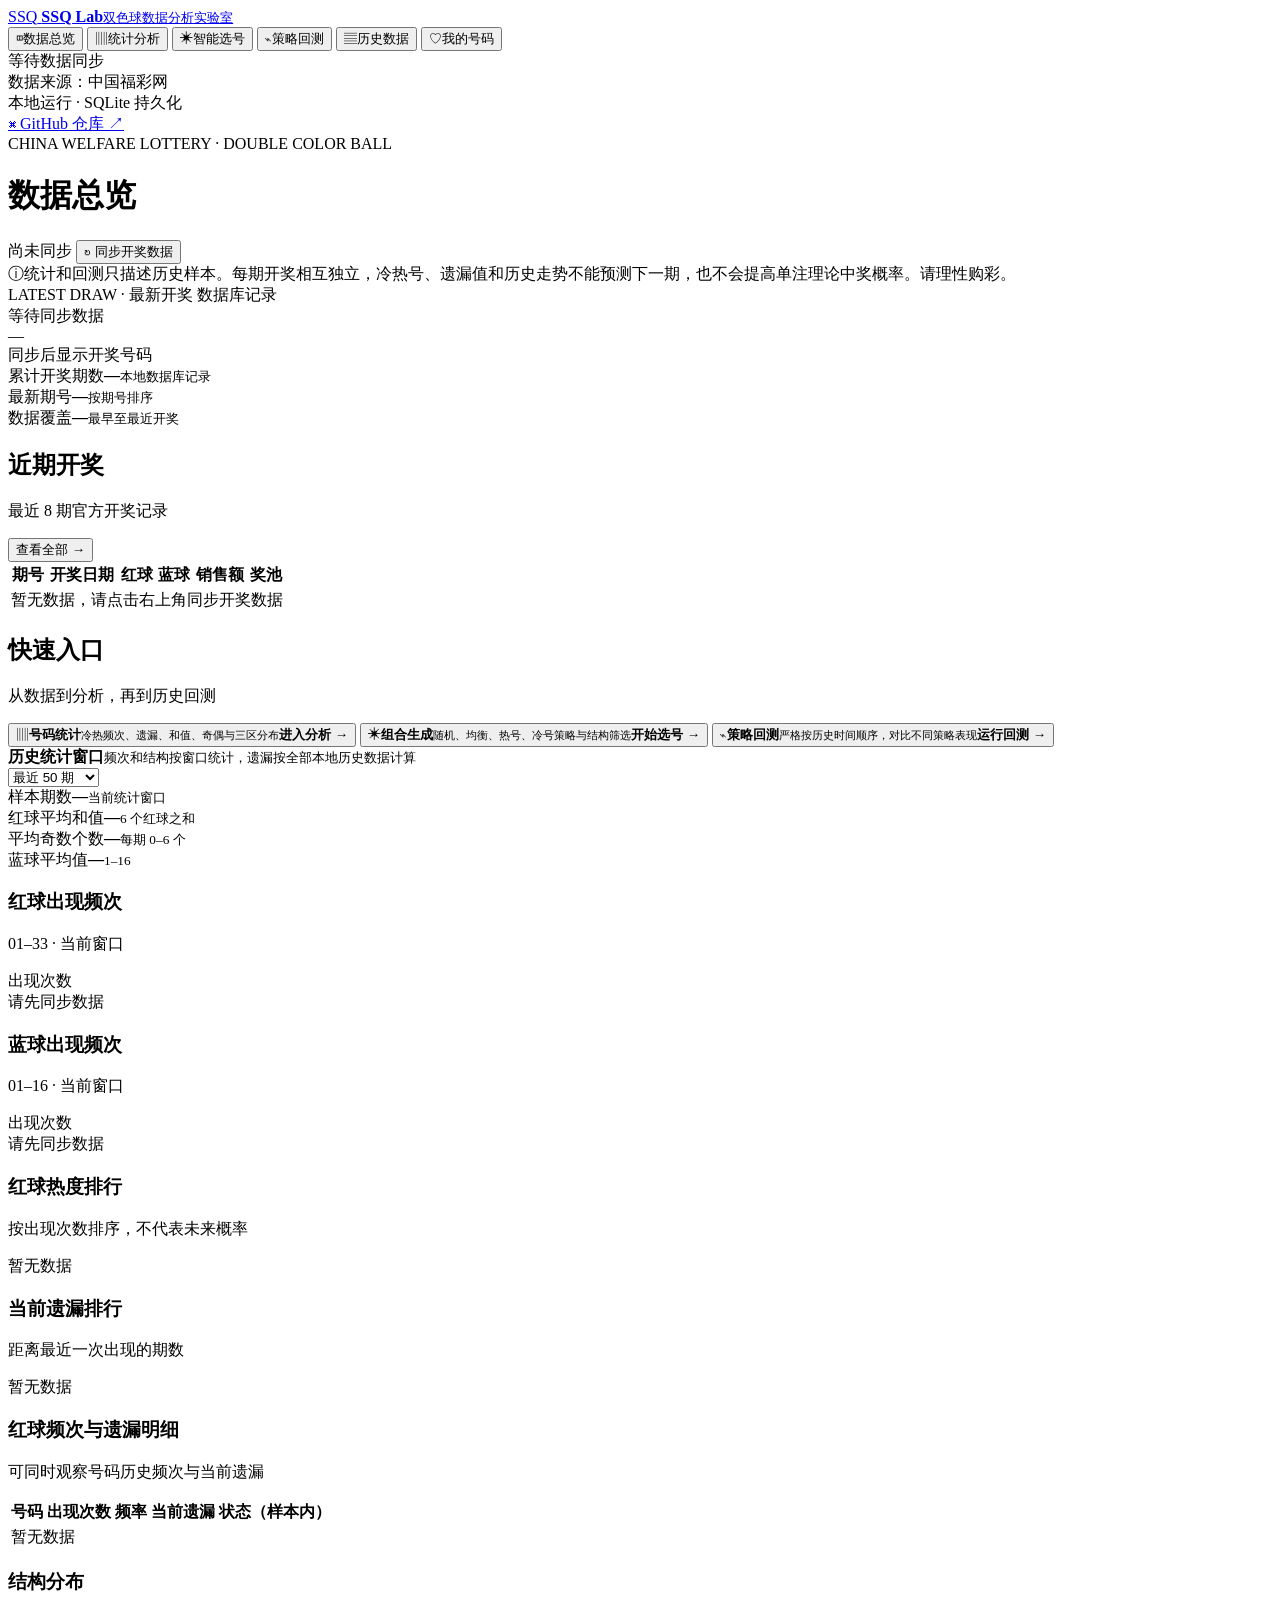
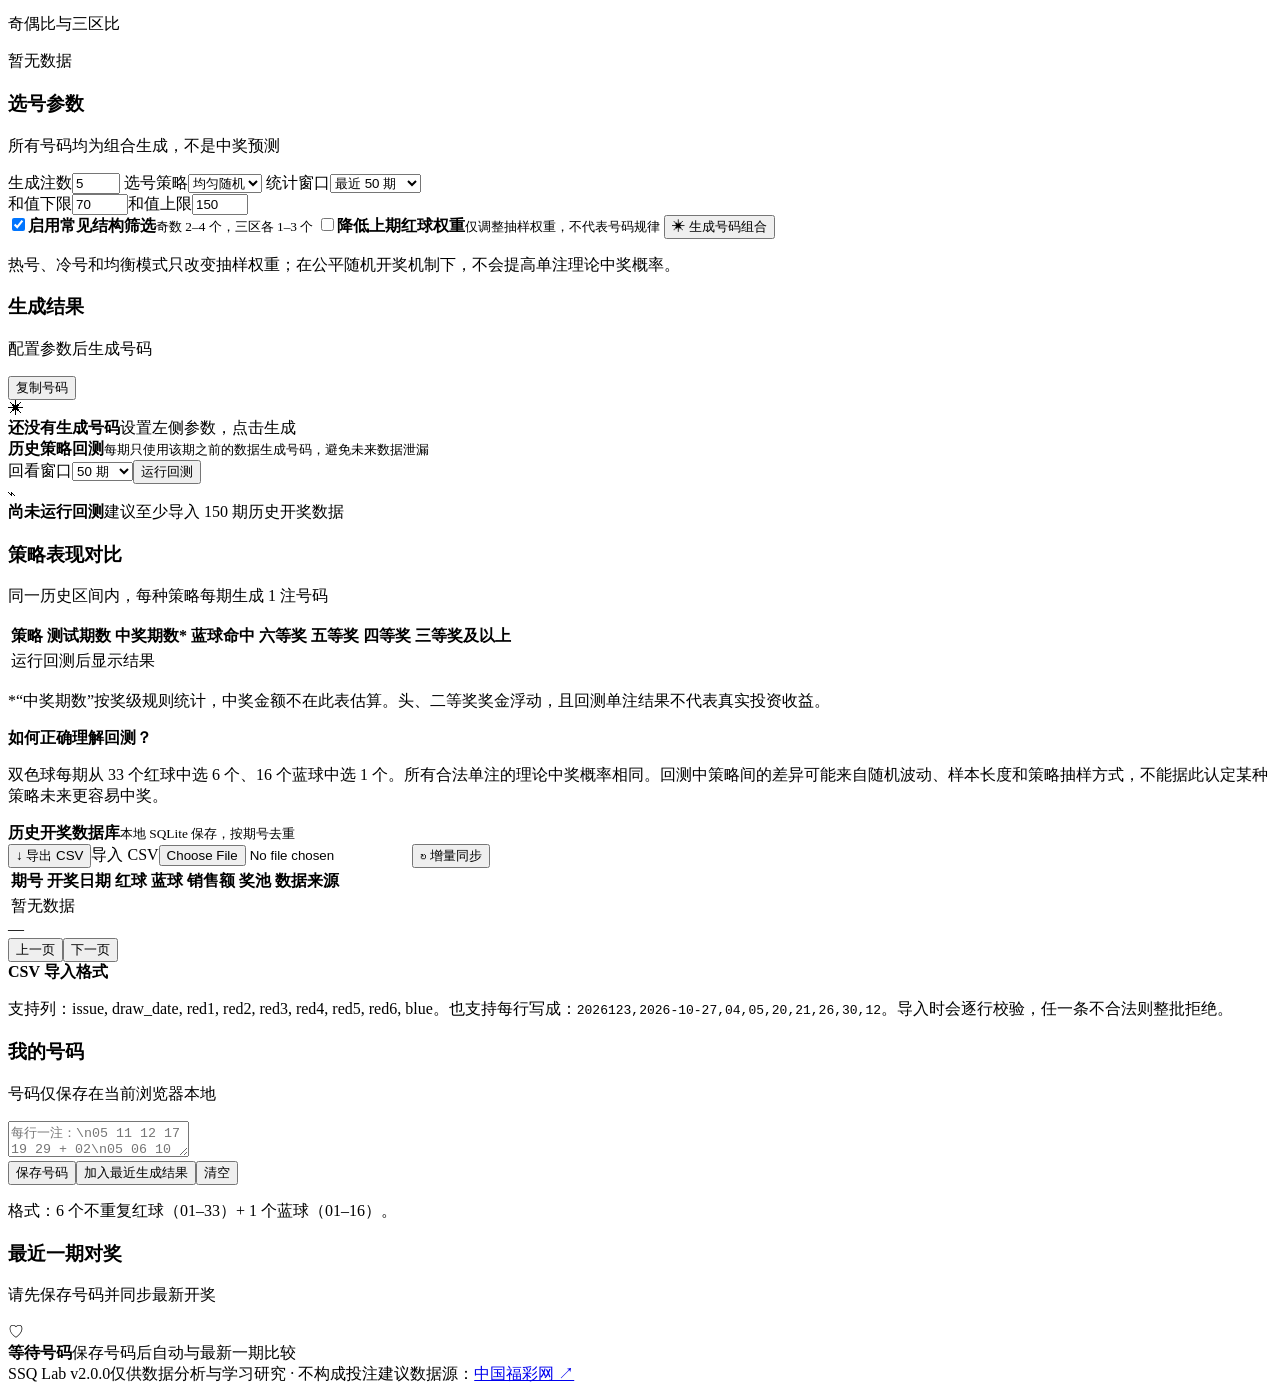
==== app/static/index.html @ 10cf9e28 "feat: add responsive SSQ Lab dashboard UI" ====
<!doctype html>
<html lang="zh-CN">
<head>
  <meta charset="utf-8">
  <meta name="viewport" content="width=device-width,initial-scale=1">
  <meta name="theme-color" content="#101a31">
  <title>SSQ Lab · 双色球数据分析实验室</title>
  <link rel="stylesheet" href="/static/style.css">
</head>
<body>
  <div class="app-shell">
    <aside class="sidebar">
      <a class="brand" href="/">
        <span class="brand-mark">SSQ</span>
        <span><strong>SSQ Lab</strong><small>双色球数据分析实验室</small></span>
      </a>
      <nav class="nav" aria-label="主导航">
        <button class="nav-item active" data-tab="overview"><span class="nav-icon">◫</span>数据总览</button>
        <button class="nav-item" data-tab="analysis"><span class="nav-icon">▥</span>统计分析</button>
        <button class="nav-item" data-tab="picker"><span class="nav-icon">✳</span>智能选号</button>
        <button class="nav-item" data-tab="backtest"><span class="nav-icon">⌁</span>策略回测</button>
        <button class="nav-item" data-tab="history"><span class="nav-icon">▤</span>历史数据</button>
        <button class="nav-item" data-tab="tickets"><span class="nav-icon">♡</span>我的号码</button>
      </nav>
      <div class="sidebar-bottom">
        <div class="source-state"><i id="sourceDot"></i><span id="sourceState">等待数据同步</span></div>
        <div class="sidebar-note">数据来源：中国福彩网<br>本地运行 · SQLite 持久化</div>
        <a class="github-link" href="https://github.com/nirvana9/ssq-lab" target="_blank" rel="noreferrer">⌘ GitHub 仓库 ↗</a>
      </div>
    </aside>

    <main class="main">
      <header class="topbar">
        <div><div class="eyebrow">CHINA WELFARE LOTTERY · DOUBLE COLOR BALL</div><h1 id="pageTitle">数据总览</h1></div>
        <div class="top-actions">
          <span class="sync-time" id="syncTime">尚未同步</span>
          <button class="btn btn-primary" id="syncBtn"><span>↻</span> 同步开奖数据</button>
        </div>
      </header>

      <div class="notice"><span class="notice-icon">ⓘ</span><span>统计和回测只描述历史样本。每期开奖相互独立，冷热号、遗漏值和历史走势不能预测下一期，也不会提高单注理论中奖概率。请理性购彩。</span></div>

      <section class="page active" id="page-overview">
        <div class="hero-row">
          <div class="hero-card">
            <div class="hero-top"><span class="hero-label">LATEST DRAW · 最新开奖</span><span class="live-pill"><i></i> 数据库记录</span></div>
            <div class="hero-issue" id="latestIssue">等待同步数据</div>
            <div class="hero-date" id="latestDate">—</div>
            <div class="balls-line" id="latestBalls"><span class="empty-inline">同步后显示开奖号码</span></div>
          </div>
          <div class="hero-side">
            <div class="mini-stat"><span>累计开奖期数</span><strong id="totalDraws">—</strong><small>本地数据库记录</small></div>
            <div class="mini-stat"><span>最新期号</span><strong id="latestIssueMini">—</strong><small>按期号排序</small></div>
            <div class="mini-stat"><span>数据覆盖</span><strong id="dateRange">—</strong><small>最早至最近开奖</small></div>
          </div>
        </div>

        <div class="section-head"><div><h2>近期开奖</h2><p>最近 8 期官方开奖记录</p></div><button class="text-btn" data-goto="history">查看全部 →</button></div>
        <div class="panel-card"><div class="table-scroll"><table><thead><tr><th>期号</th><th>开奖日期</th><th>红球</th><th>蓝球</th><th>销售额</th><th>奖池</th></tr></thead><tbody id="recentRows"><tr><td colspan="6" class="empty-cell">暂无数据，请点击右上角同步开奖数据</td></tr></tbody></table></div></div>

        <div class="section-head"><div><h2>快速入口</h2><p>从数据到分析，再到历史回测</p></div></div>
        <div class="quick-grid">
          <button class="quick-card" data-goto="analysis"><span class="quick-icon purple">▥</span><strong>号码统计</strong><small>冷热频次、遗漏、和值、奇偶与三区分布</small><b>进入分析 →</b></button>
          <button class="quick-card" data-goto="picker"><span class="quick-icon orange">✳</span><strong>组合生成</strong><small>随机、均衡、热号、冷号策略与结构筛选</small><b>开始选号 →</b></button>
          <button class="quick-card" data-goto="backtest"><span class="quick-icon green">⌁</span><strong>策略回测</strong><small>严格按历史时间顺序，对比不同策略表现</small><b>运行回测 →</b></button>
        </div>
      </section>

      <section class="page" id="page-analysis">
        <div class="toolbar-card">
          <div><strong>历史统计窗口</strong><small>频次和结构按窗口统计，遗漏按全部本地历史数据计算</small></div>
          <select id="analysisWindow"><option value="30">最近 30 期</option><option value="50" selected>最近 50 期</option><option value="100">最近 100 期</option><option value="200">最近 200 期</option><option value="all">全部历史</option></select>
        </div>
        <div class="metric-grid four">
          <div class="metric-card"><span>样本期数</span><strong id="metricCount">—</strong><small>当前统计窗口</small></div>
          <div class="metric-card"><span>红球平均和值</span><strong id="metricSum">—</strong><small>6 个红球之和</small></div>
          <div class="metric-card"><span>平均奇数个数</span><strong id="metricOdd">—</strong><small>每期 0–6 个</small></div>
          <div class="metric-card"><span>蓝球平均值</span><strong id="metricBlue">—</strong><small>1–16</small></div>
        </div>
        <div class="analysis-grid">
          <div class="panel-card chart-card"><div class="panel-title"><div><h3>红球出现频次</h3><p>01–33 · 当前窗口</p></div><span class="legend"><i class="red-dot"></i>出现次数</span></div><div id="redChart" class="bar-chart red-chart"><div class="empty-cell">请先同步数据</div></div></div>
          <div class="panel-card chart-card"><div class="panel-title"><div><h3>蓝球出现频次</h3><p>01–16 · 当前窗口</p></div><span class="legend"><i class="blue-dot"></i>出现次数</span></div><div id="blueChart" class="bar-chart blue-chart"><div class="empty-cell">请先同步数据</div></div></div>
          <div class="panel-card"><div class="panel-title"><div><h3>红球热度排行</h3><p>按出现次数排序，不代表未来概率</p></div></div><div id="hotList" class="rank-list empty-cell">暂无数据</div></div>
          <div class="panel-card"><div class="panel-title"><div><h3>当前遗漏排行</h3><p>距离最近一次出现的期数</p></div></div><div id="omissionList" class="rank-list empty-cell">暂无数据</div></div>
          <div class="panel-card wide"><div class="panel-title"><div><h3>红球频次与遗漏明细</h3><p>可同时观察号码历史频次与当前遗漏</p></div></div><div class="table-scroll"><table><thead><tr><th>号码</th><th>出现次数</th><th>频率</th><th>当前遗漏</th><th>状态（样本内）</th></tr></thead><tbody id="frequencyRows"><tr><td colspan="5" class="empty-cell">暂无数据</td></tr></tbody></table></div></div>
          <div class="panel-card"><div class="panel-title"><div><h3>结构分布</h3><p>奇偶比与三区比</p></div></div><div id="structureBox" class="structure-box empty-cell">暂无数据</div></div>
        </div>
      </section>

      <section class="page" id="page-picker">
        <div class="picker-layout">
          <div class="panel-card settings-card">
            <div class="panel-title"><div><h3>选号参数</h3><p>所有号码均为组合生成，不是中奖预测</p></div></div>
            <label class="field-label">生成注数<input type="number" id="pickCount" min="1" max="50" value="5"></label>
            <label class="field-label">选号策略<select id="pickMode"><option value="random">均匀随机</option><option value="balanced">均衡参考</option><option value="hot">热号参考</option><option value="cold">冷号参考</option></select></label>
            <label class="field-label">统计窗口<select id="pickWindow"><option value="30">最近 30 期</option><option value="50" selected>最近 50 期</option><option value="100">最近 100 期</option><option value="all">全部历史</option></select></label>
            <div class="two-fields"><label class="field-label">和值下限<input type="number" id="sumMin" value="70" min="21" max="183"></label><label class="field-label">和值上限<input type="number" id="sumMax" value="150" min="21" max="183"></label></div>
            <label class="check-option"><input type="checkbox" id="useFilters" checked><span><b>启用常见结构筛选</b><small>奇数 2–4 个，三区各 1–3 个</small></span></label>
            <label class="check-option"><input type="checkbox" id="avoidLatest"><span><b>降低上期红球权重</b><small>仅调整抽样权重，不代表号码规律</small></span></label>
            <button class="btn btn-primary btn-full" id="generateBtn">✳ 生成号码组合</button>
            <p class="field-footnote">热号、冷号和均衡模式只改变抽样权重；在公平随机开奖机制下，不会提高单注理论中奖概率。</p>
          </div>
          <div class="panel-card results-card"><div class="panel-title"><div><h3>生成结果</h3><p id="pickSummary">配置参数后生成号码</p></div><button class="btn btn-ghost" id="copyPicksBtn">复制号码</button></div><div id="pickResults" class="pick-results empty-state"><div class="empty-symbol">✳</div><strong>还没有生成号码</strong><span>设置左侧参数，点击生成</span></div></div>
        </div>
      </section>

      <section class="page" id="page-backtest">
        <div class="toolbar-card"><div><strong>历史策略回测</strong><small>每期只使用该期之前的数据生成号码，避免未来数据泄漏</small></div><div class="toolbar-controls"><label>回看窗口<select id="backtestWindow"><option value="30">30 期</option><option value="50" selected>50 期</option><option value="100">100 期</option><option value="200">200 期</option></select></label><button class="btn btn-primary" id="runBacktestBtn">运行回测</button></div></div>
        <div id="backtestSummary" class="backtest-summary"><div class="empty-state"><div class="empty-symbol">⌁</div><strong>尚未运行回测</strong><span>建议至少导入 150 期历史开奖数据</span></div></div>
        <div class="panel-card"><div class="panel-title"><div><h3>策略表现对比</h3><p>同一历史区间内，每种策略每期生成 1 注号码</p></div></div><div class="table-scroll"><table><thead><tr><th>策略</th><th>测试期数</th><th>中奖期数*</th><th>蓝球命中</th><th>六等奖</th><th>五等奖</th><th>四等奖</th><th>三等奖及以上</th></tr></thead><tbody id="backtestRows"><tr><td colspan="8" class="empty-cell">运行回测后显示结果</td></tr></tbody></table></div><p class="table-footnote">*“中奖期数”按奖级规则统计，中奖金额不在此表估算。头、二等奖奖金浮动，且回测单注结果不代表真实投资收益。</p></div>
        <div class="panel-card disclaimer-card"><strong>如何正确理解回测？</strong><p>双色球每期从 33 个红球中选 6 个、16 个蓝球中选 1 个。所有合法单注的理论中奖概率相同。回测中策略间的差异可能来自随机波动、样本长度和策略抽样方式，不能据此认定某种策略未来更容易中奖。</p></div>
      </section>

      <section class="page" id="page-history">
        <div class="toolbar-card"><div><strong>历史开奖数据库</strong><small id="historyCount">本地 SQLite 保存，按期号去重</small></div><div class="toolbar-controls"><button class="btn btn-ghost" id="exportBtn">↓ 导出 CSV</button><label class="btn btn-ghost file-button">导入 CSV<input type="file" id="importFile" accept=".csv,.txt"></label><button class="btn btn-primary" id="manualSyncBtn">↻ 增量同步</button></div></div>
        <div class="panel-card"><div class="table-scroll"><table><thead><tr><th>期号</th><th>开奖日期</th><th>红球</th><th>蓝球</th><th>销售额</th><th>奖池</th><th>数据来源</th></tr></thead><tbody id="historyRows"><tr><td colspan="7" class="empty-cell">暂无数据</td></tr></tbody></table></div><div class="table-bottom"><span id="historyPageInfo">—</span><div><button class="btn btn-ghost btn-small" id="prevPage">上一页</button><button class="btn btn-ghost btn-small" id="nextPage">下一页</button></div></div></div>
        <div class="panel-card import-help"><strong>CSV 导入格式</strong><p>支持列：issue, draw_date, red1, red2, red3, red4, red5, red6, blue。也支持每行写成：<code>2026123,2026-10-27,04,05,20,21,26,30,12</code>。导入时会逐行校验，任一条不合法则整批拒绝。</p></div>
      </section>

      <section class="page" id="page-tickets">
        <div class="tickets-layout"><div class="panel-card"><div class="panel-title"><div><h3>我的号码</h3><p>号码仅保存在当前浏览器本地</p></div></div><textarea id="ticketInput" placeholder="每行一注：\n05 11 12 17 19 29 + 02\n05 06 10 15 18 24 + 09"></textarea><div class="ticket-actions"><button class="btn btn-primary" id="saveTicketsBtn">保存号码</button><button class="btn btn-ghost" id="addPicksBtn">加入最近生成结果</button><button class="btn btn-ghost" id="clearTicketsBtn">清空</button></div><p class="field-footnote">格式：6 个不重复红球（01–33）+ 1 个蓝球（01–16）。</p></div><div class="panel-card"><div class="panel-title"><div><h3>最近一期对奖</h3><p id="ticketCompareTitle">请先保存号码并同步最新开奖</p></div></div><div id="ticketCompare" class="empty-state compact"><div class="empty-symbol">♡</div><strong>等待号码</strong><span>保存号码后自动与最新一期比较</span></div></div></div>
      </section>

      <footer class="footer"><span>SSQ Lab v2.0.0</span><span>仅供数据分析与学习研究 · 不构成投注建议</span><span>数据源：<a href="https://www.cwl.gov.cn/ygkj/wqkjgg/ssq/" target="_blank" rel="noreferrer">中国福彩网 ↗</a></span></footer>
    </main>
  </div>
  <div class="toast" id="toast" role="status"></div>
  <script src="/static/app.js"></script>
</body>
</html>
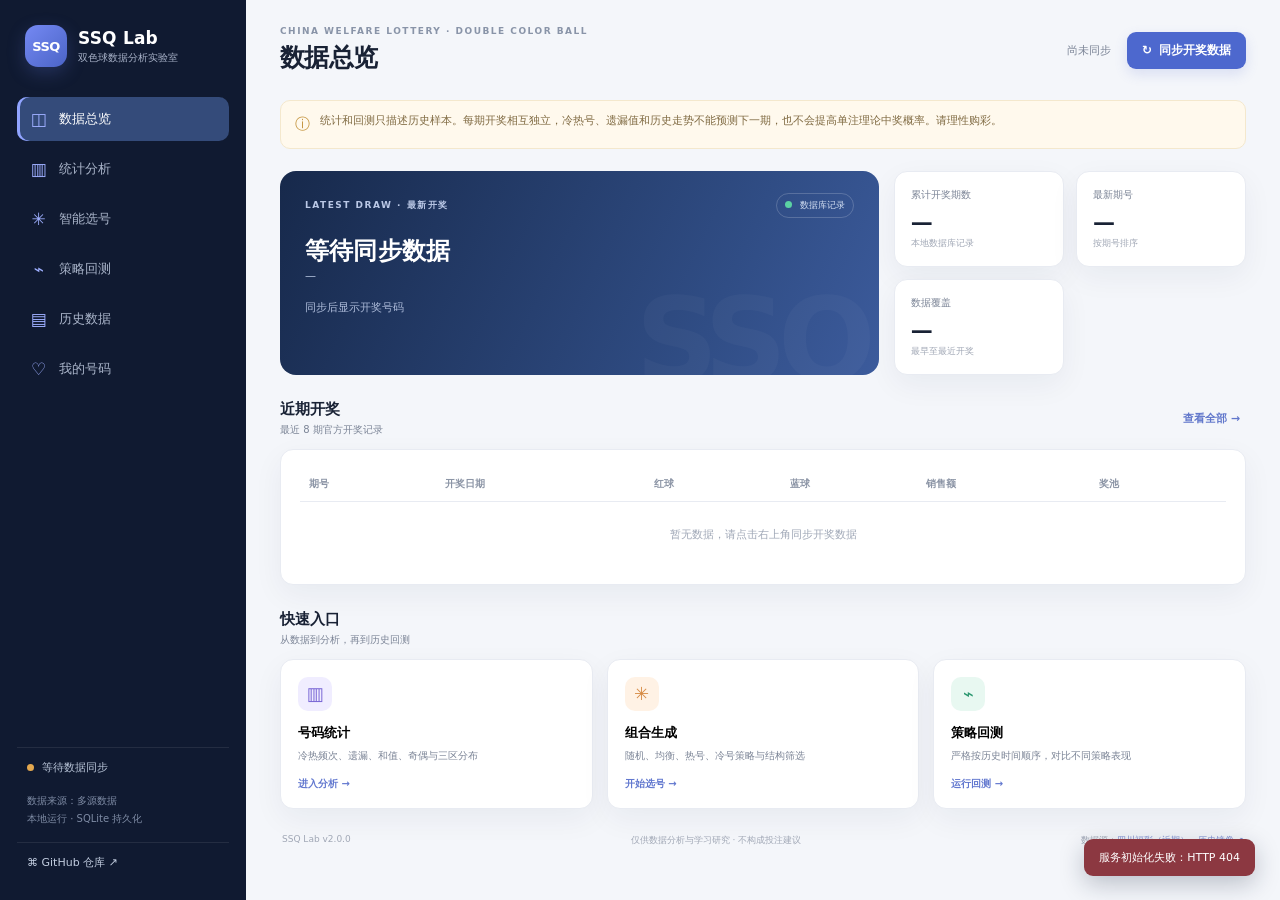
==== commit 75bd974f: "ui: show multi-source attribution in local app" ====
--- a/app/static/index.html
+++ b/app/static/index.html
@@ -24,7 +24,7 @@
       </nav>
       <div class="sidebar-bottom">
         <div class="source-state"><i id="sourceDot"></i><span id="sourceState">等待数据同步</span></div>
-        <div class="sidebar-note">数据来源：中国福彩网<br>本地运行 · SQLite 持久化</div>
+        <div class="sidebar-note">数据来源：<span id="dataSourceLabel">多源数据</span><br>本地运行 · SQLite 持久化</div>
         <a class="github-link" href="https://github.com/nirvana9/ssq-lab" target="_blank" rel="noreferrer">⌘ GitHub 仓库 ↗</a>
       </div>
     </aside>
@@ -121,7 +121,7 @@
         <div class="tickets-layout"><div class="panel-card"><div class="panel-title"><div><h3>我的号码</h3><p>号码仅保存在当前浏览器本地</p></div></div><textarea id="ticketInput" placeholder="每行一注：\n05 11 12 17 19 29 + 02\n05 06 10 15 18 24 + 09"></textarea><div class="ticket-actions"><button class="btn btn-primary" id="saveTicketsBtn">保存号码</button><button class="btn btn-ghost" id="addPicksBtn">加入最近生成结果</button><button class="btn btn-ghost" id="clearTicketsBtn">清空</button></div><p class="field-footnote">格式：6 个不重复红球（01–33）+ 1 个蓝球（01–16）。</p></div><div class="panel-card"><div class="panel-title"><div><h3>最近一期对奖</h3><p id="ticketCompareTitle">请先保存号码并同步最新开奖</p></div></div><div id="ticketCompare" class="empty-state compact"><div class="empty-symbol">♡</div><strong>等待号码</strong><span>保存号码后自动与最新一期比较</span></div></div></div>
       </section>
 
-      <footer class="footer"><span>SSQ Lab v2.0.0</span><span>仅供数据分析与学习研究 · 不构成投注建议</span><span>数据源：<a href="https://www.cwl.gov.cn/ygkj/wqkjgg/ssq/" target="_blank" rel="noreferrer">中国福彩网 ↗</a></span></footer>
+      <footer class="footer"><span>SSQ Lab v2.0.0</span><span>仅供数据分析与学习研究 · 不构成投注建议</span><span>数据源：<a href="https://www.scflcp.com.cn/ssq" target="_blank" rel="noreferrer">四川福彩（近期）</a> · <a href="https://github.com/wangdaodao/DoubleColorBall" target="_blank" rel="noreferrer">历史镜像 ↗</a></span></footer>
     </main>
   </div>
   <div class="toast" id="toast" role="status"></div>
--- a/static/style.css
+++ b/static/style.css
@@ -0,0 +1,4 @@
+:root{--bg:#f4f6fa;--surface:#fff;--ink:#192235;--muted:#7b8496;--line:#e8ebf2;--nav:#101a31;--nav2:#192641;--blue:#4d70d9;--red:#e15d66;--green:#239a72;--shadow:0 10px 30px rgba(23,36,67,.055);font-family:system-ui,-apple-system,'Segoe UI','Microsoft YaHei',sans-serif}
+*{box-sizing:border-box}body{margin:0;background:var(--bg);color:var(--ink);font-size:14px}button,input,select,textarea{font:inherit}button{cursor:pointer}.app-shell{min-height:100vh}.sidebar{position:fixed;inset:0 auto 0 0;width:246px;background:var(--nav);color:#fff;padding:25px 17px 18px;display:flex;flex-direction:column;z-index:10}.brand{display:flex;gap:11px;align-items:center;color:#fff;text-decoration:none;padding:0 8px 30px}.brand-mark{width:42px;height:42px;border-radius:13px;background:linear-gradient(135deg,#7589f3,#4b64c7);display:grid;place-items:center;font-weight:800;font-size:13px;letter-spacing:-.5px;box-shadow:0 6px 18px #566ac64a}.brand strong{display:block;font-size:17px;letter-spacing:.2px}.brand small{display:block;color:#a8b2c8;font-size:10px;margin-top:3px}.nav{display:grid;gap:6px}.nav-item{border:0;background:transparent;color:#aab5ca;text-align:left;padding:12px 13px;border-radius:10px;display:flex;align-items:center;gap:12px;font-size:13px;transition:.18s}.nav-item:hover{background:#ffffff0d;color:#fff}.nav-item.active{background:#344b7a;color:#fff;box-shadow:inset 3px 0 #91a4ff}.nav-icon{width:17px;text-align:center;font-size:17px;color:#9eafff}.sidebar-bottom{margin-top:auto}.source-state{display:flex;align-items:center;gap:8px;padding:12px 10px;color:#b9c5d8;font-size:11px;border-top:1px solid #ffffff15}.source-state i,.live-pill i{width:7px;height:7px;border-radius:50%;background:#e4a84f;display:inline-block}.source-state i.ok{background:#45c69b;box-shadow:0 0 0 4px #45c69b22}.sidebar-note{font-size:10px;line-height:1.8;color:#7e8ba4;padding:5px 10px 14px}.github-link{display:block;text-decoration:none;color:#c2cde0;font-size:11px;padding:12px 10px;border-top:1px solid #ffffff15}.main{margin-left:246px;padding:0 34px 20px;max-width:1600px}.topbar{min-height:100px;display:flex;align-items:center;justify-content:space-between;gap:20px}.eyebrow{font-size:9px;letter-spacing:1.5px;color:#8994a8;font-weight:700;margin-bottom:5px}.topbar h1{font-size:25px;margin:0;font-weight:750;letter-spacing:-.6px}.top-actions{display:flex;align-items:center;gap:16px}.sync-time{font-size:11px;color:var(--muted)}.btn{border:0;border-radius:9px;padding:10px 15px;font-weight:650;font-size:12px;transition:.18s;display:inline-flex;align-items:center;justify-content:center;gap:7px}.btn-primary{background:#4d68ce;color:white;box-shadow:0 5px 13px #4d68ce2a}.btn-primary:hover{background:#405bc0;transform:translateY(-1px)}.btn-ghost{background:#f0f2f8;color:#59647a;border:1px solid #e7eaf1}.btn-ghost:hover{background:#e8ecf7}.btn-full{width:100%;margin-top:20px;padding:13px}.btn-small{padding:7px 10px;font-size:11px}.notice{display:flex;gap:10px;align-items:flex-start;background:#fff9ed;border:1px solid #f4e8cd;border-radius:10px;padding:11px 14px;color:#806b43;font-size:11px;line-height:1.65;margin:0 0 22px}.notice-icon{font-size:15px;color:#c4953f}.page{display:none}.page.active{display:block}.hero-row{display:grid;grid-template-columns:minmax(0,1.7fr) minmax(260px,1fr);gap:15px}.hero-card{border-radius:16px;padding:22px 25px;background:linear-gradient(115deg,#17294b,#304d85 72%,#3c5b9c);color:#fff;min-height:203px;position:relative;overflow:hidden}.hero-card:after{content:'SSQ';position:absolute;right:12px;bottom:-32px;font-size:115px;font-weight:800;letter-spacing:-9px;color:#ffffff08}.hero-top{display:flex;align-items:center;justify-content:space-between}.hero-label{font-size:9px;letter-spacing:1.5px;color:#bac8e6;font-weight:700}.live-pill{font-size:9px;color:#d2def2;border:1px solid #ffffff30;padding:5px 8px;border-radius:20px}.live-pill i{background:#5bd2a3;margin-right:5px}.hero-issue{font-size:24px;font-weight:750;letter-spacing:.2px;margin-top:17px}.hero-date{font-size:11px;color:#bdcbe5;margin-top:2px}.balls-line{display:flex;align-items:center;gap:8px;margin-top:18px;position:relative;z-index:1}.ball{display:inline-flex;width:34px;height:34px;border-radius:50%;align-items:center;justify-content:center;background:linear-gradient(145deg,#f27a80,#d94c59);color:#fff;font-size:12px;font-weight:750;box-shadow:inset 0 -2px 3px #8e253433}.ball.blue{background:linear-gradient(145deg,#75a3f5,#3d69c7)}.plus{color:#d3dced;font-size:11px;margin:0 2px}.empty-inline{font-size:11px;color:#aebcda}.hero-side{display:grid;grid-template-columns:1fr 1fr;gap:12px}.mini-stat{background:#fff;border:1px solid var(--line);border-radius:13px;padding:16px;box-shadow:var(--shadow)}.mini-stat span,.metric-card span{display:block;color:var(--muted);font-size:10px}.mini-stat strong{display:block;font-size:22px;margin-top:8px;letter-spacing:-.5px}.mini-stat small{display:block;color:#a0a7b5;font-size:9px;margin-top:2px}.section-head{display:flex;align-items:center;justify-content:space-between;margin:25px 0 12px}.section-head h2{font-size:15px;margin:0 0 4px}.section-head p{font-size:10px;color:var(--muted);margin:0}.text-btn{border:0;background:none;color:#6177cb;font-size:11px;font-weight:650}.panel-card{background:#fff;border:1px solid var(--line);border-radius:13px;box-shadow:var(--shadow);padding:17px 19px;min-width:0}.table-scroll{overflow:auto}table{width:100%;border-collapse:collapse;white-space:nowrap;font-size:11px}th{text-align:left;color:#8c95a6;font-size:10px;font-weight:600;padding:10px 9px;border-bottom:1px solid var(--line)}td{padding:11px 9px;border-bottom:1px solid #f0f2f6;color:#465167}tbody tr:last-child td{border-bottom:0}.issue-cell{font-weight:700;color:#27344e}.small-balls{display:flex;align-items:center;gap:4px}.small-balls .ball{width:22px;height:22px;font-size:9px;box-shadow:none}.empty-cell{text-align:center;color:#a0a8b7;padding:25px 12px!important}.quick-grid{display:grid;grid-template-columns:repeat(3,1fr);gap:14px}.quick-card{text-align:left;background:#fff;border:1px solid var(--line);border-radius:13px;padding:17px;box-shadow:var(--shadow);display:flex;flex-direction:column;align-items:flex-start;transition:.18s}.quick-card:hover{transform:translateY(-2px);border-color:#d5dcf3}.quick-icon{width:34px;height:34px;border-radius:10px;display:grid;place-items:center;font-size:18px;margin-bottom:13px}.quick-icon.purple{background:#f0edff;color:#7967d5}.quick-icon.orange{background:#fff2e5;color:#d68a43}.quick-icon.green{background:#e8f8f1;color:#29966e}.quick-card strong{font-size:13px}.quick-card small{font-size:10px;line-height:1.6;color:var(--muted);margin:6px 0 13px}.quick-card b{font-size:10px;color:#6278cf}.toolbar-card{background:#fff;border:1px solid var(--line);border-radius:12px;padding:14px 17px;display:flex;align-items:center;justify-content:space-between;gap:15px;margin-bottom:15px;box-shadow:var(--shadow)}.toolbar-card strong{display:block;font-size:12px}.toolbar-card small{display:block;color:var(--muted);font-size:10px;margin-top:4px}.toolbar-card select,.toolbar-controls select,.field-label select,.field-label input{border:1px solid #e2e6ef;background:#fff;border-radius:8px;padding:9px 10px;color:#344056;font-size:11px;outline:none}.metric-grid{display:grid;gap:12px;margin-bottom:15px}.metric-grid.four{grid-template-columns:repeat(4,1fr)}.metric-card{background:#fff;border:1px solid var(--line);border-radius:12px;padding:14px 16px;box-shadow:var(--shadow)}.metric-card strong{display:block;font-size:23px;margin:7px 0 1px}.metric-card small{font-size:9px;color:#a1a8b6}.analysis-grid{display:grid;grid-template-columns:1fr 1fr;gap:14px}.chart-card{min-height:255px}.panel-title{display:flex;align-items:flex-start;justify-content:space-between;gap:10px;margin-bottom:15px}.panel-title h3{font-size:13px;margin:0 0 4px}.panel-title p{font-size:10px;color:var(--muted);margin:0}.legend{font-size:9px;color:#8993a4;display:flex;align-items:center;gap:5px}.legend i{width:7px;height:7px;border-radius:50%}.red-dot{background:#df6871}.blue-dot{background:#6688dc}.bar-chart{height:165px;display:flex;align-items:flex-end;gap:4px;padding:12px 2px 0;overflow:hidden}.bar-item{flex:1;min-width:0;display:flex;flex-direction:column;align-items:center;justify-content:flex-end;height:100%;gap:5px}.bar-track{height:125px;width:100%;background:#f5f6fa;border-radius:5px 5px 2px 2px;display:flex;align-items:flex-end;overflow:hidden}.bar-fill{width:100%;border-radius:5px 5px 0 0;background:linear-gradient(180deg,#f08a90,#d95c66);min-height:2px}.blue-chart .bar-fill{background:linear-gradient(180deg,#88a7ef,#5578d0)}.bar-item small{font-size:8px;color:#8892a3}.bar-item b{font-size:8px;color:#657086;font-weight:600}.rank-list{display:grid;gap:9px}.rank-row{display:flex;align-items:center;gap:9px;font-size:10px}.rank-no{width:24px;height:24px;border-radius:50%;display:grid;place-items:center;background:#fff0f1;color:#d85b65;font-weight:700}.rank-row.blue-rank .rank-no{background:#eef3ff;color:#5677d2}.rank-bar{height:5px;background:#f0f2f7;border-radius:5px;flex:1;overflow:hidden}.rank-bar i{display:block;height:100%;background:#e47b82;border-radius:5px}.rank-row.blue-rank .rank-bar i{background:#7190df}.rank-row strong{font-size:10px;min-width:17px;text-align:right}.frequency-status{padding:3px 7px;border-radius:20px;font-size:9px}.frequency-status.hot{background:#fff0f0;color:#ce6269}.frequency-status.cold{background:#eef3ff;color:#5d78c3}.wide{grid-column:1/-1}.structure-box{display:grid;gap:15px}.structure-group strong{display:block;font-size:10px;margin-bottom:8px}.structure-row{display:flex;align-items:center;gap:8px;margin:6px 0;font-size:9px;color:#758094}.structure-row span:first-child{width:42px}.structure-row .structure-bar{height:7px;background:#f0f2f7;border-radius:6px;overflow:hidden;flex:1}.structure-row .structure-bar i{height:100%;display:block;background:#8397df;border-radius:6px}.picker-layout{display:grid;grid-template-columns:minmax(270px,.72fr) minmax(0,1.5fr);gap:15px}.settings-card{align-self:start}.field-label{display:grid;gap:7px;font-size:10px;color:#7e8797;margin:13px 0}.field-label input,.field-label select{width:100%;font-size:12px;padding:10px}.two-fields{display:grid;grid-template-columns:1fr 1fr;gap:10px}.check-option{display:flex;align-items:flex-start;gap:9px;padding:11px 0;border-top:1px solid #f0f2f6}.check-option input{margin-top:2px;accent-color:#536fd0}.check-option b{display:block;font-size:10px;color:#465167}.check-option small{display:block;font-size:9px;color:#9aa2b0;margin-top:3px}.field-footnote{font-size:9px;line-height:1.7;color:#9aa2b0;margin:13px 0 0}.results-card{min-height:400px}.pick-results{display:grid;gap:10px}.pick-row{border:1px solid #edf0f5;border-radius:10px;padding:12px 14px;display:flex;align-items:center;justify-content:space-between;gap:12px}.pick-row-left{display:flex;align-items:center;gap:12px}.pick-index{font-size:10px;color:#a1a8b5;width:20px}.pick-row .balls-line{margin:0;gap:6px}.pick-row .ball{width:31px;height:31px}.pick-meta{font-size:9px;color:#929bad;text-align:right}.pick-actions{display:flex;gap:7px}.icon-btn{border:1px solid #e7eaf1;background:#fff;color:#7d8798;border-radius:7px;padding:6px 8px;font-size:10px}.empty-state{display:flex;flex-direction:column;align-items:center;justify-content:center;min-height:250px;color:#a0a8b7;gap:7px}.empty-state strong{font-size:12px;color:#69758a}.empty-state span{font-size:10px}.empty-symbol{font-size:30px;color:#a8b7ed;margin-bottom:5px}.backtest-summary{margin-bottom:15px}.backtest-summary .metric-grid{margin:0}.backtest-cards{display:grid;grid-template-columns:repeat(4,1fr);gap:12px}.strategy-card{border:1px solid var(--line);background:#fff;border-radius:12px;padding:15px}.strategy-card strong{font-size:12px}.strategy-card .big{display:block;font-size:25px;font-weight:750;margin:8px 0 3px}.strategy-card small{font-size:9px;color:var(--muted)}.table-footnote{font-size:9px;color:#9aa2b0;margin:12px 0 0}.disclaimer-card{margin-top:14px;background:#f9faff;border-color:#e9edfb;box-shadow:none}.disclaimer-card strong{font-size:11px}.disclaimer-card p{font-size:10px;color:#7e8797;line-height:1.7;margin:6px 0 0}.toolbar-controls{display:flex;align-items:center;gap:9px}.toolbar-controls label{font-size:10px;color:#8c95a6;display:flex;align-items:center;gap:7px}.file-button{position:relative;overflow:hidden}.file-button input{position:absolute;inset:0;opacity:0;cursor:pointer}.table-bottom{display:flex;align-items:center;justify-content:space-between;border-top:1px solid #f0f2f6;padding-top:12px;margin-top:5px;color:#9aa2b0;font-size:10px}.import-help{margin-top:14px;box-shadow:none;background:#fafbfe}.import-help strong{font-size:11px}.import-help p{font-size:10px;color:#808a9b;line-height:1.8;margin:6px 0 0}.import-help code{background:#eef1f8;padding:2px 5px;border-radius:4px;color:#586a9d}.tickets-layout{display:grid;grid-template-columns:1fr 1fr;gap:15px}textarea{width:100%;min-height:160px;resize:vertical;border:1px solid #e3e7ef;border-radius:9px;padding:12px;color:#3c465b;background:#fcfdff;font:12px/1.7 ui-monospace,Consolas,monospace;outline:none}textarea:focus,input:focus,select:focus{border-color:#9eadea;box-shadow:0 0 0 3px #7188df18}.ticket-actions{display:flex;gap:8px;margin-top:10px}.empty-state.compact{min-height:190px}.compare-row{border:1px solid #edf0f5;border-radius:9px;padding:10px;margin:8px 0}.compare-row-top{display:flex;justify-content:space-between;align-items:center;font-size:10px;margin-bottom:7px}.compare-hit{font-size:10px;color:#2c9a73;font-weight:700}.footer{display:flex;justify-content:space-between;gap:12px;color:#a0a7b5;font-size:9px;padding:25px 2px 8px}.footer a{color:#7d8ed1;text-decoration:none}.toast{position:fixed;right:25px;bottom:24px;background:#1c2944;color:#fff;padding:11px 15px;border-radius:9px;font-size:11px;box-shadow:0 8px 25px #14213b40;opacity:0;transform:translateY(10px);transition:.22s;pointer-events:none;z-index:99;max-width:min(440px,calc(100vw - 40px))}.toast.show{opacity:1;transform:translateY(0)}.toast.error{background:#8c3841}
+@media(max-width:1100px){.sidebar{width:210px}.main{margin-left:210px;padding:0 22px 20px}.hero-row{grid-template-columns:1fr}.hero-side{grid-template-columns:repeat(3,1fr)}.backtest-cards{grid-template-columns:repeat(2,1fr)}}
+@media(max-width:760px){.sidebar{position:static;width:auto;height:auto;padding:12px 14px}.brand{padding:0 4px 12px}.brand-mark{width:36px;height:36px}.nav{display:flex;overflow:auto;gap:5px}.nav-item{white-space:nowrap;padding:9px 11px;font-size:11px}.nav-icon{display:none}.sidebar-bottom{display:none}.main{margin:0;padding:0 13px 15px}.topbar{min-height:80px;align-items:flex-start;padding-top:17px}.topbar h1{font-size:21px}.eyebrow{font-size:8px}.top-actions{gap:7px;flex-direction:column-reverse;align-items:flex-end}.sync-time{font-size:9px}.btn{padding:9px 11px;font-size:10px}.notice{font-size:10px}.hero-card{padding:18px;min-height:185px}.hero-issue{font-size:20px}.balls-line{gap:5px}.ball{width:29px;height:29px;font-size:10px}.hero-side{gap:8px}.mini-stat{padding:11px}.mini-stat strong{font-size:17px}.mini-stat span{font-size:9px}.metric-grid.four{grid-template-columns:repeat(2,1fr)}.analysis-grid{grid-template-columns:1fr}.wide{grid-column:auto}.picker-layout,.tickets-layout{grid-template-columns:1fr}.quick-grid{grid-template-columns:1fr}.quick-card{padding:14px}.toolbar-card{align-items:flex-start;flex-wrap:wrap}.toolbar-controls{flex-wrap:wrap}.backtest-cards{grid-template-columns:1fr 1fr}.footer{flex-wrap:wrap}.pick-row{align-items:flex-start}.pick-row-left{gap:5px}.pick-row .ball{width:27px;height:27px}.pick-meta{display:none}.ticket-actions{flex-wrap:wrap}}
